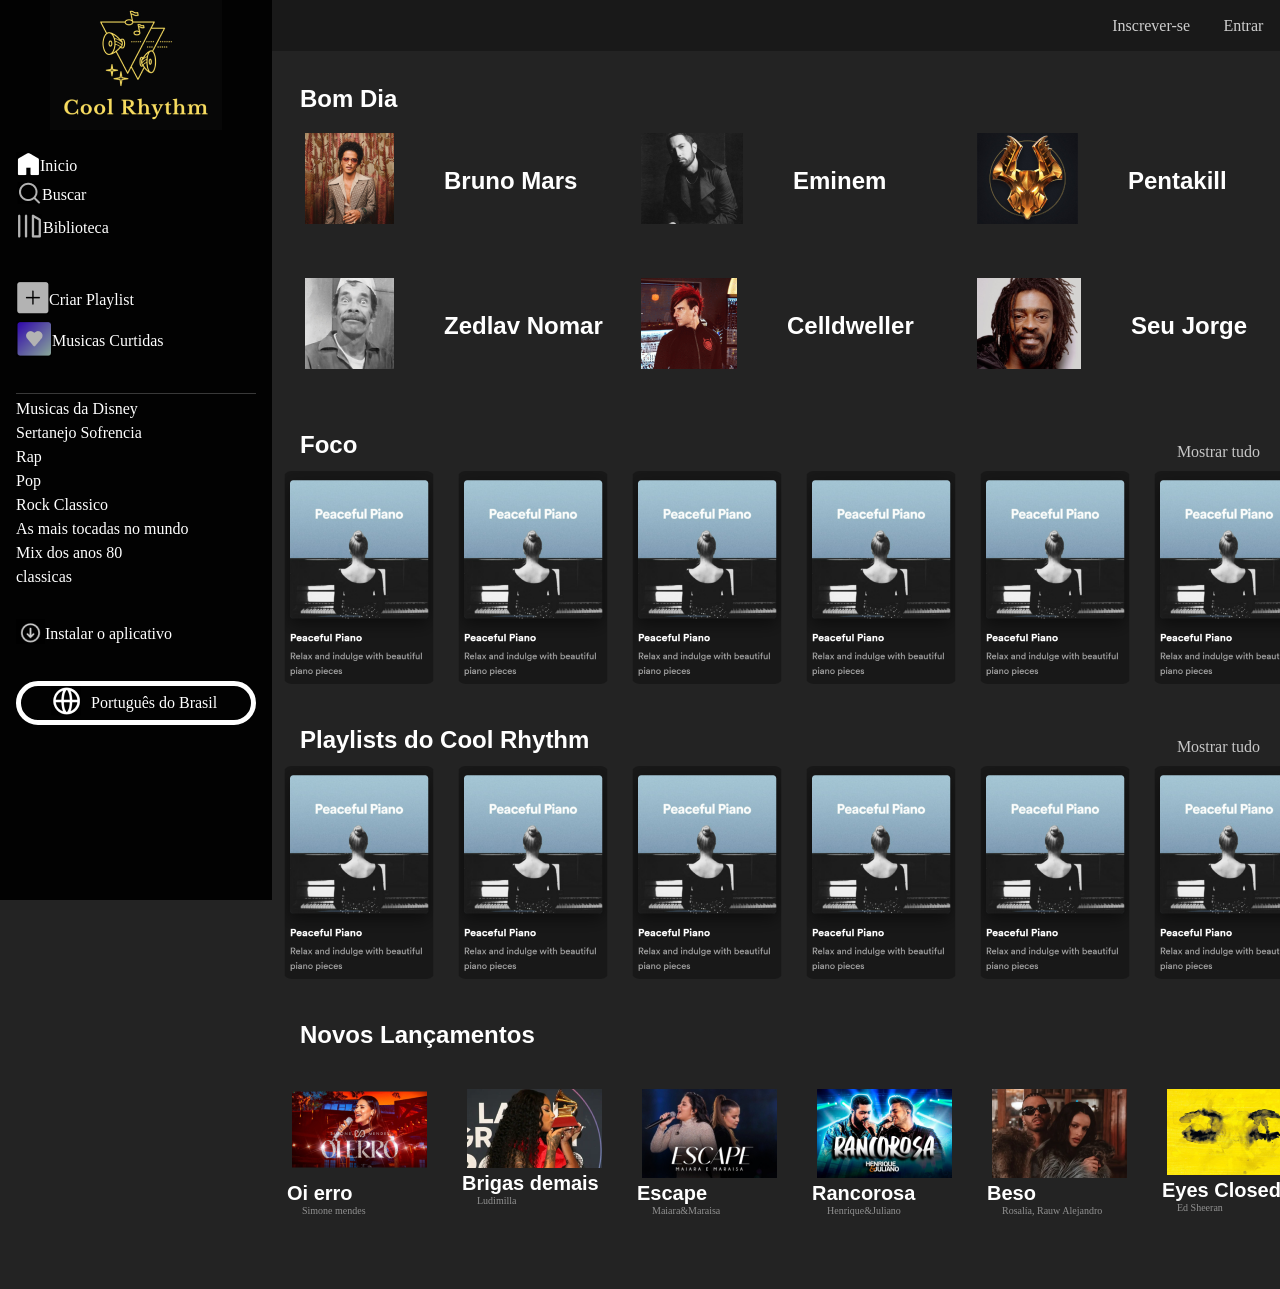
==== rhythm/front/index.html @ 37cf79df "Add files via upload" ====
<!DOCTYPE html>
<html lang="pt-br">
<head>
    <meta charset="UTF-8">
    <meta http-equiv="X-UA-Compatible" content="IE=edge">
    <meta name="viewport" content="width=device-width, initial-scale=1.0">
    <title>Inicio</title>
    <link rel="stylesheet" href="../styles/index.css">
</head>
<body>
    <menu>
        <figure id="logo"><img src="../img/Logo1.png" alt="Logo"></figure>
        <section id="ibb">
            <a href="../front/index.html">
                <div id="inicio">
                    <figure><img src="../img/casa branca.png" alt="casa"></figure>
                    <p>Inicio</p>     
                </div>
            </a>
            <!-- Levar as buscas -->
            <a href="">
                <div id="busca">
                    <figure><img src="../img/lupa.png" alt="lupa"></figure>
                    <p>Buscar</p>
                </div>
            </a>
            <!-- Leva a biblioteca -->
            <a href="">
                <div id="biblioteca">
                    <figure><img src="../img/livros.png" alt="livros"></figure>
                    <p>Biblioteca</p>
                </div>
            </a>
        </section>
        <section id="cm">
            <!-- leva a lugar nenhum -->
           <a href="">
            <div class="cmc">
                <figure><img src="../img/criar playlist.png" alt=""></figure>
                <p>Criar Playlist</p>
            </div>
           </a>
            <!-- leva a lugar nenhum -->
            <a href="">
                <div class="cmc">
                    <figure><img src="../img/favoritos.png" alt=""></figure>
                    <p>Musicas Curtidas</p>
                </div>
            </a>
        </section>
        <section id="pe">
            <div id="nada"></div>
            <div id="musics">
                <!-- Leva a lugar nenhum -->
                <a href="">
                    <p>Musicas da Disney</p>
                    <p>Sertanejo Sofrencia</p>
                    <p>Rap</p>
                    <p>Pop</p>
                    <p>Rock Classico</p>
                    <p>As mais tocadas no mundo</p>
                    <p>Mix dos anos 80</p>
                    <p>classicas</p>
                </a>
            </div>
            <div id="dowload">
                <figure><img src="../img/dowload.png" alt=""></figure>
                <!-- Leva a lugar nenhum -->
                <a href="">
                    <p>Instalar o aplicativo</p>
                </a>
            </div>
            <div id="portugues">
                <figure><img src="../img/mundo.png" alt="Mundo"></figure>
                <p>Português do Brasil</p>
            </div>
        </section>
    </menu>
    
    <header>
        <section id="parte-de-cima">
            <!-- Colocar a pagina de cadastro  -->
            <a href="">Inscrever-se</a> 
            <div>
                <!-- Colocar a pagina de login -->
                <a href="">Entrar</a>
            </div>
        </section>
    </header>
    <main>
         <p class="palavra"><strong>Bom Dia</strong></p>
        <section id="cantores1">
            <div class="dia">
                <!-- leva a pagina do bruno mars -->
                <a href="">
                    <figure><img src="../img/Bruno mars.png" alt="Bruno mars"></figure>
                    <div class="p"><p><strong>Bruno Mars</strong></p></div>
                </a>
            </div>
            <div class="dia">
                <!-- Leva a pagina do Eminem -->
                <a href="">
                    <figure><img src="../img/eminem.png" alt="Eminem"></figure>
                    <div class="p"><p class="nomeC"><strong>Eminem</strong></p></div>
                </a>
            </div>
            <div class="dia">
                <!-- Leva a pagina do pentakill -->
                <a href="">
                    <figure><img src="../img/pentakill.png" alt="Pentakill"></figure>
                    <div class="p"><p><strong>Pentakill</strong></p></div>
                </a>
            </div>
            <div class="dia">
                <!-- leva a pagina de Zedlav Nomar -->
                <a href="">
                    <figure><img src="../img/zendlav.png" alt="Zedlav Nomar"></figure>
                    <div class="p"><p><strong>Zedlav Nomar</strong></p></div>
                </a>
            </div>
            <div class="dia">
                <!-- Leva a pagina de Celldweller -->
                <a href="">
                    <figure><img src="../img/celldweler.png" alt="Celldweller"></figure>
                    <p class="p"><strong>Celldweller</strong></p>
                </a>
            </div>
            <div class="dia">
                <!-- Leva a pagina de seu jorge -->
                <a href="">
                    <figure><img src="../img/seu jorge.png" alt="Seu Jorge"></figure>
                    <p class="p"><strong>Seu Jorge</strong></p>
                </a>
            </div>
        </section>
        <div id="foco2">
            <p class="palavra"><strong>Foco</strong></p>
            <!-- leva a lugar nenhum -->
            <a href=""><p class="mostrar">Mostrar tudo</p></a>
        </div>
        <section id="foco">
            <figure><img src="../img/albúm.png" alt=""></figure>
            <figure><img src="../img/albúm.png" alt=""></figure>
            <figure><img src="../img/albúm.png" alt=""></figure>
            <figure><img src="../img/albúm.png" alt=""></figure>
            <figure><img src="../img/albúm.png" alt=""></figure>
            <figure><img src="../img/albúm.png" alt=""></figure>
            <figure><img src="../img/albúm.png" alt=""></figure>
        </section>
        <div id="playlist1">
            <p class="palavra"><strong>Playlists do Cool Rhythm</strong></p>
            <!-- leva a lugar nenhum -->
            <a href=""><p class="mostrar">Mostrar tudo</p></a>
        </div>
        <section id="play">
            <figure><img src="../img/albúm.png" alt=""></figure>
            <figure><img src="../img/albúm.png" alt=""></figure>
            <figure><img src="../img/albúm.png" alt=""></figure>
            <figure><img src="../img/albúm.png" alt=""></figure>
            <figure><img src="../img/albúm.png" alt=""></figure>
            <figure><img src="../img/albúm.png" alt=""></figure>
            <figure><img src="../img/albúm.png" alt=""></figure>
        </section>
        <p class="palavra"><strong>Novos Lançamentos</strong></p>
        <section id="lancamentos">
            <div class="mscl">
                <a href="">
                    <figure><img src="../img/oi erro.png" alt=""></figure>
                    <div class="msct"><p><strong>Oi erro</strong></p></div>
                    <div class="nomecmsc"><p>Simone mendes</p></div>
                </a>
            </div>
            <div class="mscl">
                <a href="">
                    <figure><img src="../img/Brigas demais.png" alt=""></figure>
                    <div class="msct"><p><strong>Brigas demais</strong></p></div>
                    <div class="nomecmsc"><p>Ludimilla</p></div>
                </a>
            </div>
            <div class="mscl">
                <a href="">
                    <figure><img src="../img/escape.png" alt=""></figure>
                    <div class="msct"><p><strong>Escape</strong></p></div>
                    <div class="nomecmsc"><p>Maiara&Maraisa</p></div>
                </a>
            </div>
            <div class="mscl">
                <a href="">
                    <figure><img src="../img/rancorosa.png" alt=""></figure>
                    <div class="msct"><p><strong>Rancorosa</strong></p></div>
                    <div class="nomecmsc"><p>Henrique&Juliano</p></div>
                </a>
            </div>
            <div class="mscl">
                <a href="">
                    <figure><img src="../img/beso.png" alt=""></figure>
                    <div class="msct"><p><strong>Beso</strong></p></div>
                    <div class="nomecmsc"><p>Rosalía, Rauw Alejandro</p></div>
                </a>
            </div>
            <div class="mscl">
                <a href="">
                    <figure><img src="../img/eyes closed.png" alt=""></figure>
                    <div class="msct"><p><strong>Eyes Closed</strong></p></div>
                    <div class="nomecmsc"><p>Ed Sheeran</p></div>
                </a>
            </div>
            <div class="mscl">
                <a href="">
                    <figure><img src="../img/deus perdoa.png" alt=""></figure>
                    <div class="msct"><p><strong>Deus perdoa</strong></p></div>
                    <div class="nomecmsc"><p>Filipe ret, Dallas</p></div>
                </a>
            </div>
        </section>
    </main>
    
</body>
</html>
---- rhythm/styles/index.css ----
* {
    margin: 0;
    border: 0;
    text-decoration: none;
}

body{
    background-color: #232323;
}

#parte-de-cima a{
    color: #CECECE;
    margin: 1.3vw;
}

#parte-de-cima div a:hover {
    background-color: #FFFFFF;
    padding: 13px 25px;
    border-radius: 30px;
    color: black;
}

#parte-de-cima{
    display: flex;
    align-items: center;
    justify-content: right;
    background-color: #191919;
    position: fixed;
    width: 100%; 
    top: 0;
    left: 0;
}

main {
    background-color: #232323;
}

menu {
    position: fixed;
    background-color: #020202;
    top: 0px; left: 0px;
    height: 100vh;
    width: 272px;
    z-index: 10;
    margin: 0; padding: 0;
}

menu #logo{
    text-align: center;
}

#ibb {
    padding: 16px;
    display: grid;
    grid-template-rows: 1fr 1fr 1fr;
}

#ibb p {
    display: flex;
} 


#cm {
    padding: 16px;
}

#pe {
    padding: 16px;
}

menu a, menu p{
    color: #FFFFFF;
}

#nada {
    background-color: #393939;
    height: 1px;
    width: 240px;
}

#inicio, #busca, #biblioteca, .cmc, #dowload, #portugues {
    display: flex;
    align-items: center;
}

#musics p{
    padding-top: 6px;
}

#dowload, #portugues {
    margin-top: 33px;
}

#portugues p{
    padding-left: 10px;
}

#portugues {
    border: #FFFFFF solid 5px;
    border-radius: 80px;
}

#portugues figure{
    padding-left: 30px;
}

.palavra {
    padding: 28px 28px 0px;
    font-family: 'Inter', sans-serif;
    font-family: 'Roboto', sans-serif;
    font-size: 24px ;
    color: white;
}

main {
    height: calc(100% - 79px);
    width: calc(100% - 272px);
    margin-left: 272px;
    margin-top: 57px;
}

#cantores1 {
    display: grid;
    grid-template-columns: 1fr 1fr 1fr;
}

.dia a{
    display: flex;
    align-items: center;
    color: #FFFFFF;
}

.dia:hover {
    box-shadow: 5px -1px 12px 2px rgba(255, 255, 255, 0.24);
}

.dia {
    margin: 20px 2px 30px 33px;
}

.p{
    padding-left: 50px;
    font-family: 'Inter', sans-serif;
    font-family: 'Roboto', sans-serif;
    font-size: 24px;    
}

#foco2 {
    display: flex;
    justify-content: space-between;
}

.mostrar {
    margin-top: 40px;
    color: #C7C7C7;
    margin-right: 20px;
}

#foco, #play {
    display: flex;
}

#foco figure, #play figure{
    padding: 10px;
}

#playlist1 {
    display: flex;
    justify-content: space-between;
}

#lancamentos {
    display: flex;
    margin: 20px 0 20px 0;
}

#lancamentos figure{
    padding: 20px 20px 0 20px;
}

.msct {
    padding-left: 15px;
    color: white;
    font-size: 20px;
    font-family: 'Inter', sans-serif;
    font-family: 'Roboto', sans-serif;
}

.mscl:hover {
    box-shadow: 5px -1px 12px 2px rgba(255, 255, 255, 0.24);
}

.nomecmsc {
    padding-left: 30px;
    font-size: 10px;
    color: rgba(255, 255, 255, 0.5);
}

.mscl {
    height: 200px;
}
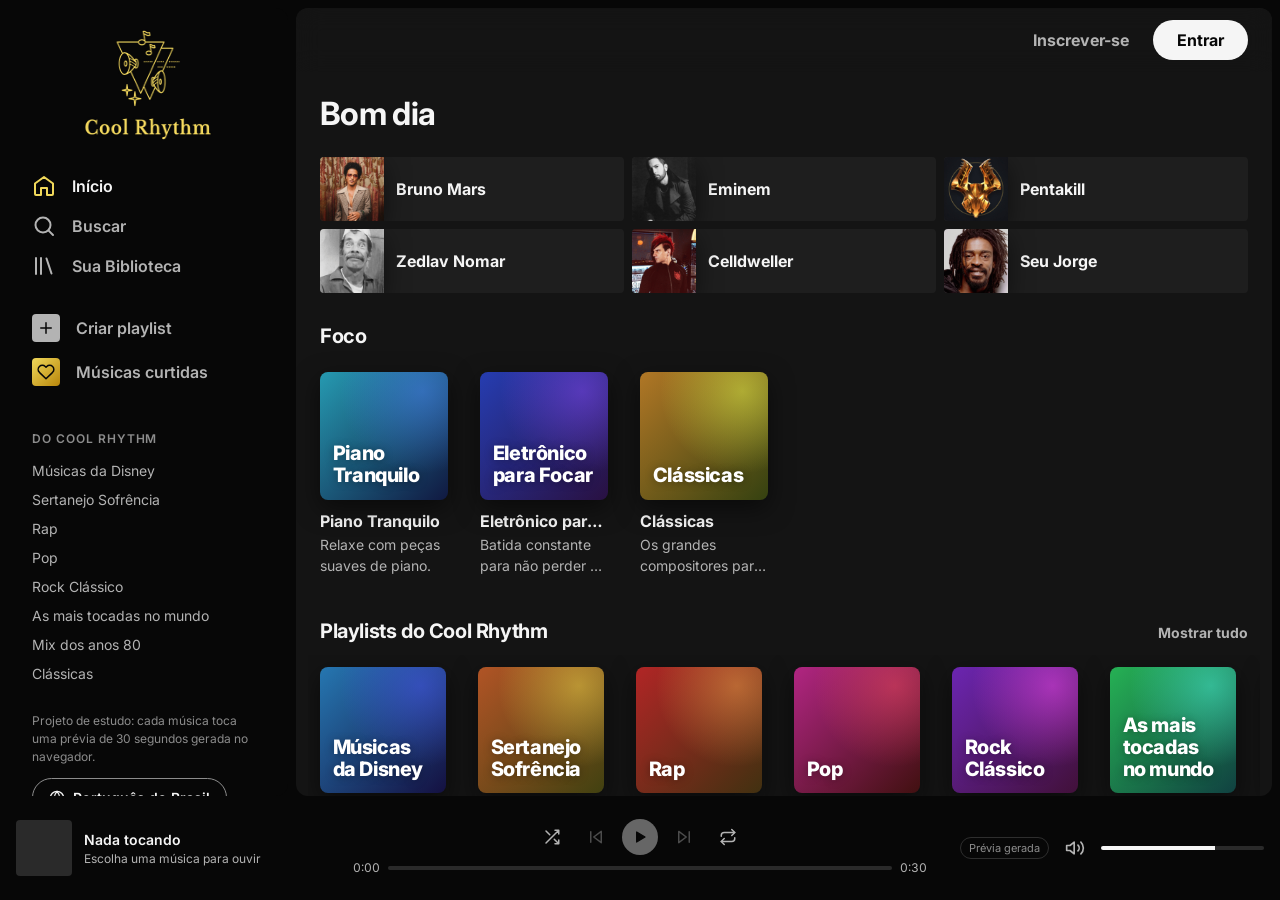
==== commit 26a17e94: "Redesign do Cool Rhythm e player funcionando - App de uma página só (rotas com #): Início, Buscar, S" ====
--- a/rhythm/front/index.html
+++ b/rhythm/front/index.html
@@ -1,219 +1,57 @@
-<!DOCTYPE html>
-<html lang="pt-br">
-<head>
-    <meta charset="UTF-8">
-    <meta http-equiv="X-UA-Compatible" content="IE=edge">
-    <meta name="viewport" content="width=device-width, initial-scale=1.0">
-    <title>Inicio</title>
-    <link rel="stylesheet" href="../styles/index.css">
-</head>
-<body>
-    <menu>
-        <figure id="logo"><img src="../img/Logo1.png" alt="Logo"></figure>
-        <section id="ibb">
-            <a href="../front/index.html">
-                <div id="inicio">
-                    <figure><img src="../img/casa branca.png" alt="casa"></figure>
-                    <p>Inicio</p>     
-                </div>
-            </a>
-            <!-- Levar as buscas -->
-            <a href="">
-                <div id="busca">
-                    <figure><img src="../img/lupa.png" alt="lupa"></figure>
-                    <p>Buscar</p>
-                </div>
-            </a>
-            <!-- Leva a biblioteca -->
-            <a href="">
-                <div id="biblioteca">
-                    <figure><img src="../img/livros.png" alt="livros"></figure>
-                    <p>Biblioteca</p>
-                </div>
-            </a>
-        </section>
-        <section id="cm">
-            <!-- leva a lugar nenhum -->
-           <a href="">
-            <div class="cmc">
-                <figure><img src="../img/criar playlist.png" alt=""></figure>
-                <p>Criar Playlist</p>
-            </div>
-           </a>
-            <!-- leva a lugar nenhum -->
-            <a href="">
-                <div class="cmc">
-                    <figure><img src="../img/favoritos.png" alt=""></figure>
-                    <p>Musicas Curtidas</p>
-                </div>
-            </a>
-        </section>
-        <section id="pe">
-            <div id="nada"></div>
-            <div id="musics">
-                <!-- Leva a lugar nenhum -->
-                <a href="">
-                    <p>Musicas da Disney</p>
-                    <p>Sertanejo Sofrencia</p>
-                    <p>Rap</p>
-                    <p>Pop</p>
-                    <p>Rock Classico</p>
-                    <p>As mais tocadas no mundo</p>
-                    <p>Mix dos anos 80</p>
-                    <p>classicas</p>
-                </a>
-            </div>
-            <div id="dowload">
-                <figure><img src="../img/dowload.png" alt=""></figure>
-                <!-- Leva a lugar nenhum -->
-                <a href="">
-                    <p>Instalar o aplicativo</p>
-                </a>
-            </div>
-            <div id="portugues">
-                <figure><img src="../img/mundo.png" alt="Mundo"></figure>
-                <p>Português do Brasil</p>
-            </div>
-        </section>
-    </menu>
-    
-    <header>
-        <section id="parte-de-cima">
-            <!-- Colocar a pagina de cadastro  -->
-            <a href="">Inscrever-se</a> 
-            <div>
-                <!-- Colocar a pagina de login -->
-                <a href="">Entrar</a>
-            </div>
-        </section>
-    </header>
-    <main>
-         <p class="palavra"><strong>Bom Dia</strong></p>
-        <section id="cantores1">
-            <div class="dia">
-                <!-- leva a pagina do bruno mars -->
-                <a href="">
-                    <figure><img src="../img/Bruno mars.png" alt="Bruno mars"></figure>
-                    <div class="p"><p><strong>Bruno Mars</strong></p></div>
-                </a>
-            </div>
-            <div class="dia">
-                <!-- Leva a pagina do Eminem -->
-                <a href="">
-                    <figure><img src="../img/eminem.png" alt="Eminem"></figure>
-                    <div class="p"><p class="nomeC"><strong>Eminem</strong></p></div>
-                </a>
-            </div>
-            <div class="dia">
-                <!-- Leva a pagina do pentakill -->
-                <a href="">
-                    <figure><img src="../img/pentakill.png" alt="Pentakill"></figure>
-                    <div class="p"><p><strong>Pentakill</strong></p></div>
-                </a>
-            </div>
-            <div class="dia">
-                <!-- leva a pagina de Zedlav Nomar -->
-                <a href="">
-                    <figure><img src="../img/zendlav.png" alt="Zedlav Nomar"></figure>
-                    <div class="p"><p><strong>Zedlav Nomar</strong></p></div>
-                </a>
-            </div>
-            <div class="dia">
-                <!-- Leva a pagina de Celldweller -->
-                <a href="">
-                    <figure><img src="../img/celldweler.png" alt="Celldweller"></figure>
-                    <p class="p"><strong>Celldweller</strong></p>
-                </a>
-            </div>
-            <div class="dia">
-                <!-- Leva a pagina de seu jorge -->
-                <a href="">
-                    <figure><img src="../img/seu jorge.png" alt="Seu Jorge"></figure>
-                    <p class="p"><strong>Seu Jorge</strong></p>
-                </a>
-            </div>
-        </section>
-        <div id="foco2">
-            <p class="palavra"><strong>Foco</strong></p>
-            <!-- leva a lugar nenhum -->
-            <a href=""><p class="mostrar">Mostrar tudo</p></a>
-        </div>
-        <section id="foco">
-            <figure><img src="../img/albúm.png" alt=""></figure>
-            <figure><img src="../img/albúm.png" alt=""></figure>
-            <figure><img src="../img/albúm.png" alt=""></figure>
-            <figure><img src="../img/albúm.png" alt=""></figure>
-            <figure><img src="../img/albúm.png" alt=""></figure>
-            <figure><img src="../img/albúm.png" alt=""></figure>
-            <figure><img src="../img/albúm.png" alt=""></figure>
-        </section>
-        <div id="playlist1">
-            <p class="palavra"><strong>Playlists do Cool Rhythm</strong></p>
-            <!-- leva a lugar nenhum -->
-            <a href=""><p class="mostrar">Mostrar tudo</p></a>
-        </div>
-        <section id="play">
-            <figure><img src="../img/albúm.png" alt=""></figure>
-            <figure><img src="../img/albúm.png" alt=""></figure>
-            <figure><img src="../img/albúm.png" alt=""></figure>
-            <figure><img src="../img/albúm.png" alt=""></figure>
-            <figure><img src="../img/albúm.png" alt=""></figure>
-            <figure><img src="../img/albúm.png" alt=""></figure>
-            <figure><img src="../img/albúm.png" alt=""></figure>
-        </section>
-        <p class="palavra"><strong>Novos Lançamentos</strong></p>
-        <section id="lancamentos">
-            <div class="mscl">
-                <a href="">
-                    <figure><img src="../img/oi erro.png" alt=""></figure>
-                    <div class="msct"><p><strong>Oi erro</strong></p></div>
-                    <div class="nomecmsc"><p>Simone mendes</p></div>
-                </a>
-            </div>
-            <div class="mscl">
-                <a href="">
-                    <figure><img src="../img/Brigas demais.png" alt=""></figure>
-                    <div class="msct"><p><strong>Brigas demais</strong></p></div>
-                    <div class="nomecmsc"><p>Ludimilla</p></div>
-                </a>
-            </div>
-            <div class="mscl">
-                <a href="">
-                    <figure><img src="../img/escape.png" alt=""></figure>
-                    <div class="msct"><p><strong>Escape</strong></p></div>
-                    <div class="nomecmsc"><p>Maiara&Maraisa</p></div>
-                </a>
-            </div>
-            <div class="mscl">
-                <a href="">
-                    <figure><img src="../img/rancorosa.png" alt=""></figure>
-                    <div class="msct"><p><strong>Rancorosa</strong></p></div>
-                    <div class="nomecmsc"><p>Henrique&Juliano</p></div>
-                </a>
-            </div>
-            <div class="mscl">
-                <a href="">
-                    <figure><img src="../img/beso.png" alt=""></figure>
-                    <div class="msct"><p><strong>Beso</strong></p></div>
-                    <div class="nomecmsc"><p>Rosalía, Rauw Alejandro</p></div>
-                </a>
-            </div>
-            <div class="mscl">
-                <a href="">
-                    <figure><img src="../img/eyes closed.png" alt=""></figure>
-                    <div class="msct"><p><strong>Eyes Closed</strong></p></div>
-                    <div class="nomecmsc"><p>Ed Sheeran</p></div>
-                </a>
-            </div>
-            <div class="mscl">
-                <a href="">
-                    <figure><img src="../img/deus perdoa.png" alt=""></figure>
-                    <div class="msct"><p><strong>Deus perdoa</strong></p></div>
-                    <div class="nomecmsc"><p>Filipe ret, Dallas</p></div>
-                </a>
-            </div>
-        </section>
-    </main>
-    
-</body>
-</html>+<!DOCTYPE html>
+<html lang="pt-br">
+<head>
+    <meta charset="UTF-8">
+    <meta name="viewport" content="width=device-width, initial-scale=1.0">
+    <meta name="description" content="Cool Rhythm: ouça artistas, playlists e lançamentos, curta músicas e monte suas playlists.">
+    <meta name="theme-color" content="#070707">
+    <title>Cool Rhythm</title>
+    <link rel="icon" href="../img/logo.png">
+    <link rel="preconnect" href="https://fonts.googleapis.com">
+    <link rel="preconnect" href="https://fonts.gstatic.com" crossorigin>
+    <link rel="stylesheet" href="https://fonts.googleapis.com/css2?family=Inter:wght@400;500;600;700;800&display=swap">
+    <link rel="stylesheet" href="../styles/tokens.css">
+    <link rel="stylesheet" href="../styles/base.css">
+    <link rel="stylesheet" href="../styles/layout.css">
+    <link rel="stylesheet" href="../styles/componentes.css">
+    <link rel="stylesheet" href="../styles/player.css">
+</head>
+<body>
+    <a class="pular-conteudo" href="#conteudo" data-pular>Pular para o conteúdo</a>
+
+    <div class="app">
+        <!-- Montado pelo js/layout.js -->
+        <aside class="menu-lateral" id="menu-lateral"></aside>
+
+        <div class="area" id="area">
+            <header class="topo">
+                <a class="topo-marca" href="#/"><img src="../img/logo.png" alt="Cool Rhythm, início"></a>
+                <div class="topo-espaco"></div>
+                <button class="botao botao-texto" type="button" data-em-breve="O cadastro">Inscrever-se</button>
+                <button class="botao botao-claro" type="button" data-em-breve="O login">Entrar</button>
+            </header>
+            <!-- Cada rota (#/, #/buscar, #/playlist/rap...) é desenhada aqui pelo js/paginas.js -->
+            <main id="conteudo" tabindex="-1"></main>
+        </div>
+
+        <!-- Montado pelo js/player.js -->
+        <footer class="player" id="player" aria-label="Player"></footer>
+
+        <nav class="nav-celular" id="nav-celular" aria-label="Navegação principal"></nav>
+    </div>
+
+    <dialog class="dialogo" id="dialogo"></dialog>
+    <div class="avisos" id="avisos" aria-live="polite"></div>
+
+    <script src="../js/util.js"></script>
+    <script src="../js/icones.js"></script>
+    <script src="../js/catalogo.js"></script>
+    <script src="../js/estado.js"></script>
+    <script src="../js/sintetizador.js"></script>
+    <script src="../js/player.js"></script>
+    <script src="../js/componentes.js"></script>
+    <script src="../js/paginas.js"></script>
+    <script src="../js/layout.js"></script>
+    <script src="../js/app.js"></script>
+</body>
+</html>
--- a/rhythm/styles/tokens.css
+++ b/rhythm/styles/tokens.css
@@ -0,0 +1,55 @@
+/* Tokens do Cool Rhythm: cores, tipografia, espaços e medidas.
+   As outras folhas só usam estas variáveis; quando a identidade nova
+   ficar pronta, basta trocar os valores aqui. */
+:root {
+    /* Marca (dourado tirado do logo atual) */
+    --destaque: #F0D85A;
+    --destaque-forte: #FFE779;
+    --destaque-texto: #141204;   /* texto em cima do dourado */
+
+    /* Superfícies, da mais escura para a mais clara */
+    --fundo: #070707;            /* mesmo preto do fundo do logo */
+    --superficie: #141414;
+    --superficie-2: #1E1E1E;
+    --superficie-3: #2A2A2A;
+    --superficie-hover: #262626;
+
+    /* Texto (todos passam no contraste AA sobre --superficie) */
+    --texto: #F5F5F5;
+    --texto-suave: #B3B3B3;
+    --texto-fraco: #8C8C8C;
+    --borda: #2E2E2E;
+
+    --erro: #FF8A80;
+
+    /* Tipografia */
+    --fonte: 'Inter', system-ui, -apple-system, 'Segoe UI', Roboto, sans-serif;
+    --tamanho-xs: .75rem;
+    --tamanho-sm: .875rem;
+    --tamanho-md: 1rem;
+    --tamanho-lg: 1.25rem;
+    --tamanho-xl: clamp(1.5rem, 1.2rem + 1.2vw, 2rem);
+    --tamanho-xxl: clamp(2rem, 1.4rem + 3vw, 4rem);
+
+    /* Espaços */
+    --esp-1: .25rem;
+    --esp-2: .5rem;
+    --esp-3: .75rem;
+    --esp-4: 1rem;
+    --esp-5: 1.5rem;
+    --esp-6: 2rem;
+
+    /* Raios e sombras */
+    --raio-sm: 4px;
+    --raio: 8px;
+    --raio-lg: 12px;
+    --raio-total: 999px;
+    --sombra: 0 8px 24px rgba(0, 0, 0, .5);
+
+    /* Medidas do layout */
+    --largura-menu: 280px;
+    --altura-player: 88px;
+    --altura-nav-celular: 60px;
+
+    --transicao: 150ms ease;
+}
--- a/rhythm/styles/base.css
+++ b/rhythm/styles/base.css
@@ -0,0 +1,119 @@
+/* Reset, tipografia e acessibilidade. */
+*,
+*::before,
+*::after {
+    box-sizing: border-box;
+}
+
+* {
+    margin: 0;
+    padding: 0;
+}
+
+html {
+    -webkit-text-size-adjust: 100%;
+    color-scheme: dark;
+}
+
+body {
+    background: var(--fundo);
+    color: var(--texto);
+    font-family: var(--fonte);
+    font-size: var(--tamanho-md);
+    line-height: 1.5;
+    -webkit-font-smoothing: antialiased;
+}
+
+h1, h2, h3 {
+    font-weight: 700;
+    line-height: 1.15;
+    letter-spacing: -0.02em;
+    text-wrap: balance;
+}
+
+img,
+svg {
+    display: block;
+    max-width: 100%;
+}
+
+ul, ol {
+    list-style: none;
+}
+
+a {
+    color: inherit;
+    text-decoration: none;
+}
+
+a:hover {
+    text-decoration: underline;
+    text-underline-offset: 3px;
+}
+
+button,
+input {
+    font: inherit;
+    color: inherit;
+    background: none;
+    border: 0;
+}
+
+button {
+    cursor: pointer;
+}
+
+button:disabled {
+    cursor: default;
+    opacity: .4;
+}
+
+:focus-visible {
+    outline: 2px solid var(--destaque);
+    outline-offset: 2px;
+}
+
+::selection {
+    background: var(--destaque);
+    color: var(--destaque-texto);
+}
+
+[hidden] {
+    display: none !important;
+}
+
+/* Some da tela, mas continua sendo lido por leitores de tela. */
+.oculto {
+    position: absolute !important;
+    width: 1px;
+    height: 1px;
+    overflow: hidden;
+    clip: rect(0 0 0 0);
+    white-space: nowrap;
+}
+
+.pular-conteudo {
+    position: absolute;
+    top: var(--esp-2);
+    left: var(--esp-2);
+    z-index: 100;
+    padding: var(--esp-2) var(--esp-4);
+    border-radius: var(--raio);
+    background: var(--destaque);
+    color: var(--destaque-texto);
+    font-weight: 600;
+    transform: translateY(-200%);
+}
+
+.pular-conteudo:focus {
+    transform: none;
+}
+
+@media (prefers-reduced-motion: reduce) {
+    *,
+    *::before,
+    *::after {
+        transition-duration: 0s !important;
+        animation-duration: 0s !important;
+    }
+}
--- a/rhythm/styles/layout.css
+++ b/rhythm/styles/layout.css
@@ -0,0 +1,294 @@
+/* Estrutura do app: menu lateral, barra do topo, área de conteúdo,
+   player fixo embaixo e, no celular, a barra de navegação inferior. */
+.app {
+    display: grid;
+    grid-template-columns: var(--largura-menu) minmax(0, 1fr);
+    grid-template-rows: minmax(0, 1fr) auto;
+    grid-template-areas:
+        "menu area"
+        "player player";
+    gap: var(--esp-2);
+    height: 100vh;
+    height: 100dvh;
+    padding: var(--esp-2);
+}
+
+/* ---------- Menu lateral ---------- */
+.menu-lateral {
+    grid-area: menu;
+    display: flex;
+    flex-direction: column;
+    gap: var(--esp-2);
+    min-height: 0;
+    overflow-y: auto;
+    padding: var(--esp-3);
+    border-radius: var(--raio-lg);
+    background: var(--fundo);
+    scrollbar-width: thin;
+}
+
+.marca {
+    display: block;
+    align-self: center;
+    width: 150px;
+    margin-bottom: var(--esp-2);
+}
+
+.marca:hover {
+    text-decoration: none;
+}
+
+.menu-link {
+    display: flex;
+    align-items: center;
+    gap: var(--esp-4);
+    width: 100%;
+    padding: var(--esp-2) var(--esp-3);
+    border-radius: var(--raio);
+    color: var(--texto-suave);
+    font-weight: 600;
+    text-align: left;
+    transition: color var(--transicao), background-color var(--transicao);
+}
+
+.menu-link svg {
+    flex: none;
+    width: 24px;
+    height: 24px;
+}
+
+.menu-link:hover {
+    color: var(--texto);
+    text-decoration: none;
+}
+
+.menu-link[aria-current="page"] {
+    color: var(--texto);
+}
+
+.menu-link[aria-current="page"] svg {
+    color: var(--destaque);
+}
+
+.menu-bloco {
+    padding-top: var(--esp-3);
+}
+
+/* Quadradinho colorido atrás dos ícones de "Criar playlist" e "Curtidas". */
+.menu-icone-caixa {
+    display: grid;
+    flex: none;
+    place-items: center;
+    width: 28px;
+    height: 28px;
+    border-radius: var(--raio-sm);
+    background: var(--texto-suave);
+    color: var(--fundo);
+    transition: background-color var(--transicao);
+}
+
+.menu-icone-caixa svg {
+    width: 18px;
+    height: 18px;
+}
+
+.menu-link:hover .menu-icone-caixa {
+    background: var(--texto);
+}
+
+.menu-icone-caixa.curtidas,
+.menu-link:hover .menu-icone-caixa.curtidas {
+    background: linear-gradient(135deg, var(--destaque), #B8860B);
+}
+
+.menu-divisor {
+    height: 1px;
+    margin: var(--esp-2) var(--esp-3);
+    border: 0;
+    background: var(--borda);
+}
+
+.menu-playlists {
+    flex: 1;
+}
+
+.menu-playlists-titulo {
+    padding: var(--esp-1) var(--esp-3) var(--esp-2);
+    color: var(--texto-fraco);
+    font-size: var(--tamanho-xs);
+    font-weight: 600;
+    letter-spacing: .08em;
+    text-transform: uppercase;
+}
+
+.menu-playlists ul + .menu-playlists-titulo {
+    margin-top: var(--esp-4);
+}
+
+.menu-playlists a {
+    display: block;
+    overflow: hidden;
+    padding: var(--esp-1) var(--esp-3);
+    border-radius: var(--raio-sm);
+    color: var(--texto-suave);
+    font-size: var(--tamanho-sm);
+    text-overflow: ellipsis;
+    white-space: nowrap;
+}
+
+.menu-playlists a:hover {
+    color: var(--texto);
+    text-decoration: none;
+}
+
+.menu-playlists a[aria-current="page"] {
+    color: var(--destaque);
+}
+
+.menu-rodape {
+    display: grid;
+    gap: var(--esp-3);
+    padding: var(--esp-4) var(--esp-3) var(--esp-2);
+    color: var(--texto-fraco);
+    font-size: var(--tamanho-xs);
+}
+
+.idioma {
+    display: inline-flex;
+    align-items: center;
+    justify-self: start;
+    gap: var(--esp-2);
+    padding: var(--esp-2) var(--esp-4);
+    border: 1px solid var(--texto-fraco);
+    border-radius: var(--raio-total);
+    color: var(--texto);
+    font-size: var(--tamanho-sm);
+    font-weight: 600;
+}
+
+.idioma svg {
+    width: 16px;
+    height: 16px;
+}
+
+/* ---------- Área de conteúdo ---------- */
+.area {
+    grid-area: area;
+    position: relative;
+    min-height: 0;
+    overflow-y: auto;
+    border-radius: var(--raio-lg);
+    background: var(--superficie);
+    scrollbar-width: thin;
+}
+
+.area:focus {
+    outline: none;
+}
+
+.topo {
+    position: sticky;
+    top: 0;
+    z-index: 5;
+    display: flex;
+    align-items: center;
+    gap: var(--esp-3);
+    padding: var(--esp-3) var(--esp-5);
+    background: rgba(20, 20, 20, .85);
+    backdrop-filter: blur(12px);
+}
+
+.topo-marca {
+    display: none;
+    width: 84px;
+}
+
+.topo-espaco {
+    flex: 1;
+}
+
+#conteudo {
+    padding: var(--esp-2) var(--esp-5) var(--esp-6);
+}
+
+#conteudo:focus {
+    outline: none;
+}
+
+/* ---------- Navegação inferior (só no celular) ---------- */
+.nav-celular {
+    display: none;
+}
+
+@media (max-width: 1000px) {
+    .app {
+        --largura-menu: 220px;
+    }
+}
+
+/* ---------- Celular e tablet pequeno ---------- */
+@media (max-width: 760px) {
+    .app {
+        grid-template-columns: minmax(0, 1fr);
+        grid-template-areas:
+            "area"
+            "player"
+            "nav";
+        gap: 0;
+        padding: 0;
+    }
+
+    .menu-lateral {
+        display: none;
+    }
+
+    .area {
+        border-radius: 0;
+    }
+
+    .topo {
+        padding: var(--esp-2) var(--esp-4);
+    }
+
+    .topo-marca {
+        display: block;
+    }
+
+    #conteudo {
+        padding: var(--esp-2) var(--esp-4) var(--esp-5);
+    }
+
+    .nav-celular {
+        grid-area: nav;
+        display: grid;
+        grid-template-columns: repeat(4, 1fr);
+        height: var(--altura-nav-celular);
+        background: var(--fundo);
+    }
+
+    .nav-celular a {
+        display: grid;
+        place-items: center;
+        align-content: center;
+        gap: 2px;
+        color: var(--texto-suave);
+        font-size: 11px;
+    }
+
+    .nav-celular a:hover {
+        text-decoration: none;
+    }
+
+    .nav-celular svg {
+        width: 22px;
+        height: 22px;
+    }
+
+    .nav-celular a[aria-current="page"] {
+        color: var(--texto);
+    }
+
+    .nav-celular a[aria-current="page"] svg {
+        color: var(--destaque);
+    }
+}
--- a/rhythm/styles/componentes.css
+++ b/rhythm/styles/componentes.css
@@ -0,0 +1,889 @@
+/* Componentes: botões, capas, cartões, lista de músicas, cabeçalho de
+   coleção, busca, diálogo e avisos. */
+
+/* ---------- Botões ---------- */
+.botao {
+    display: inline-flex;
+    align-items: center;
+    justify-content: center;
+    gap: var(--esp-2);
+    min-height: 40px;
+    padding: var(--esp-2) var(--esp-5);
+    border-radius: var(--raio-total);
+    font-weight: 700;
+    white-space: nowrap;
+    transition: transform var(--transicao), background-color var(--transicao), color var(--transicao);
+}
+
+.botao:hover {
+    text-decoration: none;
+    transform: scale(1.04);
+}
+
+.botao-claro {
+    background: var(--texto);
+    color: var(--fundo);
+}
+
+.botao-destaque {
+    background: var(--destaque);
+    color: var(--destaque-texto);
+}
+
+.botao-destaque:hover {
+    background: var(--destaque-forte);
+}
+
+.botao-texto {
+    padding-inline: var(--esp-3);
+    color: var(--texto-suave);
+}
+
+.botao-texto:hover {
+    color: var(--texto);
+}
+
+.botao-contorno {
+    border: 1px solid var(--texto-fraco);
+    color: var(--texto);
+}
+
+.botao-contorno:hover {
+    border-color: var(--texto);
+}
+
+.botao-icone {
+    display: inline-grid;
+    flex: none;
+    place-items: center;
+    width: 36px;
+    height: 36px;
+    border-radius: var(--raio-total);
+    color: var(--texto-suave);
+    transition: color var(--transicao), transform var(--transicao);
+}
+
+.botao-icone svg {
+    width: 20px;
+    height: 20px;
+}
+
+.botao-icone:hover:not(:disabled) {
+    color: var(--texto);
+    transform: scale(1.06);
+}
+
+.botao-icone[aria-pressed="true"] {
+    color: var(--destaque);
+}
+
+/* Coração cheio quando a música está curtida. */
+.botao-curtir[aria-pressed="true"] svg {
+    fill: currentColor;
+}
+
+.botao-play {
+    display: inline-grid;
+    flex: none;
+    place-items: center;
+    width: 48px;
+    height: 48px;
+    border-radius: var(--raio-total);
+    background: var(--destaque);
+    color: var(--destaque-texto);
+    box-shadow: var(--sombra);
+    transition: transform var(--transicao), background-color var(--transicao);
+}
+
+.botao-play svg {
+    width: 22px;
+    height: 22px;
+    fill: currentColor;
+}
+
+.botao-play:hover {
+    background: var(--destaque-forte);
+    transform: scale(1.06);
+}
+
+.botao-play-grande {
+    width: 56px;
+    height: 56px;
+}
+
+.botao-play-grande svg {
+    width: 26px;
+    height: 26px;
+}
+
+/* ---------- Capas ---------- */
+.capa {
+    position: relative;
+    overflow: hidden;
+    aspect-ratio: 1;
+    border-radius: var(--raio);
+    background: var(--superficie-3);
+}
+
+.capa img {
+    width: 100%;
+    height: 100%;
+    object-fit: cover;
+}
+
+/* Capa feita só com CSS: degradê a partir de --matiz e o nome por cima. */
+.capa-gerada {
+    display: flex;
+    align-items: flex-end;
+    padding: 10%;
+    background:
+        radial-gradient(circle at 80% 15%, hsl(calc(var(--matiz, 45) + 30) 80% 60% / .55), transparent 55%),
+        linear-gradient(135deg, hsl(var(--matiz, 45) 65% 42%), hsl(calc(var(--matiz, 45) + 40) 60% 16%));
+    color: #fff;
+    font-size: clamp(.8rem, .6rem + .8vw, 1.25rem);
+    font-weight: 800;
+    letter-spacing: -0.02em;
+    line-height: 1.1;
+    text-shadow: 0 1px 8px rgba(0, 0, 0, .35);
+}
+
+.capa-gerada.capa-curtidas {
+    --matiz: 45;
+    align-items: center;
+    justify-content: center;
+}
+
+.capa-gerada.capa-curtidas svg {
+    width: 40%;
+    height: 40%;
+    fill: currentColor;
+}
+
+.capa-redonda {
+    border-radius: 50%;
+}
+
+/* ---------- Seções da página ---------- */
+.saudacao {
+    margin: var(--esp-4) 0 var(--esp-5);
+    font-size: var(--tamanho-xl);
+}
+
+.secao + .secao {
+    margin-top: var(--esp-6);
+}
+
+.secao-cabecalho {
+    display: flex;
+    align-items: baseline;
+    justify-content: space-between;
+    gap: var(--esp-4);
+    margin-bottom: var(--esp-3);
+}
+
+.secao-cabecalho h2 {
+    font-size: var(--tamanho-lg);
+}
+
+.secao-cabecalho a,
+.secao-cabecalho button {
+    flex: none;
+    color: var(--texto-suave);
+    font-size: var(--tamanho-sm);
+    font-weight: 700;
+}
+
+.secao-cabecalho button:hover {
+    color: var(--texto);
+    text-decoration: underline;
+}
+
+/* Fileira que rola para o lado; com "Mostrar tudo" vira grade. */
+.fileira {
+    display: grid;
+    grid-auto-columns: minmax(150px, 180px);
+    grid-auto-flow: column;
+    gap: var(--esp-2);
+    overflow-x: auto;
+    margin-inline: calc(var(--esp-3) * -1);
+    padding: 0 var(--esp-3) var(--esp-2);
+    scroll-snap-type: x mandatory;
+    scrollbar-width: thin;
+}
+
+.fileira > * {
+    scroll-snap-align: start;
+}
+
+.fileira.expandida {
+    grid-template-columns: repeat(auto-fill, minmax(150px, 1fr));
+    grid-auto-flow: row;
+    overflow: visible;
+}
+
+.fileira-larga {
+    grid-auto-columns: minmax(200px, 240px);
+}
+
+.fileira-larga.expandida {
+    grid-template-columns: repeat(auto-fill, minmax(200px, 1fr));
+}
+
+.grade {
+    display: grid;
+    grid-template-columns: repeat(auto-fill, minmax(150px, 1fr));
+    gap: var(--esp-2);
+    margin-inline: calc(var(--esp-3) * -1);
+}
+
+/* ---------- Cartões (playlist, artista, lançamento) ---------- */
+.cartao {
+    position: relative;
+    display: grid;
+    align-content: start;
+    gap: var(--esp-1);
+    padding: var(--esp-3);
+    border-radius: var(--raio);
+    transition: background-color var(--transicao);
+}
+
+.cartao:hover,
+.cartao:focus-within {
+    background: var(--superficie-hover);
+}
+
+.cartao-capa {
+    position: relative;
+    margin-bottom: var(--esp-2);
+}
+
+.cartao .capa {
+    box-shadow: var(--sombra);
+}
+
+.cartao-largo .capa {
+    aspect-ratio: 3 / 2;
+}
+
+.cartao h3 {
+    overflow: hidden;
+    font-size: var(--tamanho-md);
+    font-weight: 700;
+    letter-spacing: 0;
+    text-overflow: ellipsis;
+    white-space: nowrap;
+}
+
+/* O link do título cobre o cartão inteiro. */
+.cartao-link::after {
+    content: "";
+    position: absolute;
+    inset: 0;
+    z-index: 1;
+}
+
+.cartao-link:hover {
+    text-decoration: none;
+}
+
+.cartao p {
+    display: -webkit-box;
+    overflow: hidden;
+    color: var(--texto-suave);
+    font-size: var(--tamanho-sm);
+    -webkit-box-orient: vertical;
+    -webkit-line-clamp: 2;
+}
+
+.cartao p a {
+    position: relative;
+    z-index: 2;
+}
+
+.cartao-capa .botao-play {
+    position: absolute;
+    right: var(--esp-2);
+    bottom: var(--esp-2);
+    z-index: 2;
+    opacity: 0;
+    transform: translateY(8px);
+    transition: opacity var(--transicao), transform var(--transicao), background-color var(--transicao);
+}
+
+.cartao:hover .botao-play,
+.cartao:focus-within .botao-play,
+.cartao .botao-play.tocando {
+    opacity: 1;
+    transform: none;
+}
+
+/* Em telas de toque não existe hover: o botão fica sempre visível. */
+@media (hover: none) {
+    .cartao .botao-play {
+        opacity: 1;
+        transform: none;
+    }
+}
+
+/* ---------- Atalhos do topo da página inicial ---------- */
+/* No máximo 3 colunas, para os 6 artistas formarem um bloco fechado. */
+.atalhos {
+    display: grid;
+    grid-template-columns: repeat(auto-fill, minmax(max(220px, calc((100% - 2 * var(--esp-2)) / 3)), 1fr));
+    gap: var(--esp-2);
+}
+
+.atalho {
+    position: relative;
+    display: flex;
+    align-items: center;
+    gap: var(--esp-3);
+    overflow: hidden;
+    padding-right: var(--esp-3);
+    border-radius: var(--raio-sm);
+    background: var(--superficie-2);
+    transition: background-color var(--transicao);
+}
+
+.atalho:hover,
+.atalho:focus-within {
+    background: var(--superficie-3);
+}
+
+.atalho .capa {
+    flex: none;
+    width: 64px;
+    border-radius: 0;
+    box-shadow: var(--sombra);
+}
+
+.atalho a {
+    flex: 1;
+    overflow: hidden;
+    font-weight: 700;
+    text-overflow: ellipsis;
+    white-space: nowrap;
+}
+
+.atalho .botao-play {
+    z-index: 2;
+    width: 40px;
+    height: 40px;
+    opacity: 0;
+    transition: opacity var(--transicao), transform var(--transicao);
+}
+
+.atalho .botao-play svg {
+    width: 18px;
+    height: 18px;
+}
+
+.atalho:hover .botao-play,
+.atalho:focus-within .botao-play,
+.atalho .botao-play.tocando {
+    opacity: 1;
+}
+
+@media (hover: none) {
+    .atalho .botao-play {
+        opacity: 1;
+    }
+}
+
+@media (max-width: 760px) {
+    .atalhos {
+        grid-template-columns: repeat(2, minmax(0, 1fr));
+    }
+
+    .atalho .capa {
+        width: 52px;
+    }
+
+    .atalho a {
+        font-size: var(--tamanho-sm);
+    }
+
+    .atalho .botao-play {
+        display: none;
+    }
+}
+
+/* ---------- Lista de músicas ---------- */
+.faixas {
+    display: grid;
+}
+
+.faixa {
+    display: grid;
+    grid-template-columns: 32px 44px minmax(0, 1fr) auto;
+    align-items: center;
+    gap: var(--esp-3);
+    padding: var(--esp-2) var(--esp-3);
+    border-radius: var(--raio-sm);
+    transition: background-color var(--transicao);
+}
+
+.faixa:hover,
+.faixa:focus-within {
+    background: var(--superficie-hover);
+}
+
+.faixa-numero {
+    display: grid;
+    place-items: center;
+    color: var(--texto-suave);
+    font-size: var(--tamanho-sm);
+    font-variant-numeric: tabular-nums;
+}
+
+.faixa-numero > * {
+    grid-area: 1 / 1;
+}
+
+.faixa-tocar {
+    display: grid;
+    place-items: center;
+    width: 32px;
+    height: 32px;
+    color: var(--texto);
+    opacity: 0;
+}
+
+.faixa-tocar svg {
+    width: 16px;
+    height: 16px;
+    fill: currentColor;
+}
+
+.faixa:hover .faixa-tocar,
+.faixa:focus-within .faixa-tocar,
+.faixa-tocar:focus-visible {
+    opacity: 1;
+}
+
+.faixa:hover .faixa-indice,
+.faixa:focus-within .faixa-indice {
+    opacity: 0;
+}
+
+.faixa .capa {
+    width: 44px;
+    border-radius: var(--raio-sm);
+    font-size: 0;   /* capa pequena demais para o nome */
+}
+
+.faixa-info {
+    display: grid;
+    min-width: 0;
+}
+
+.faixa-titulo,
+.faixa-artistas {
+    overflow: hidden;
+    text-overflow: ellipsis;
+    white-space: nowrap;
+}
+
+.faixa-titulo {
+    font-weight: 500;
+}
+
+.faixa-artistas {
+    color: var(--texto-suave);
+    font-size: var(--tamanho-sm);
+}
+
+.faixa-artistas a:hover {
+    color: var(--texto);
+}
+
+.faixa-acoes {
+    display: flex;
+    align-items: center;
+}
+
+/* Botões secundários só aparecem no hover (o coração fica se estiver curtido). */
+.faixa-acoes .botao-icone {
+    opacity: 0;
+}
+
+.faixa:hover .faixa-acoes .botao-icone,
+.faixa:focus-within .faixa-acoes .botao-icone,
+.faixa-acoes .botao-curtir[aria-pressed="true"] {
+    opacity: 1;
+}
+
+@media (hover: none) {
+    .faixa-tocar {
+        opacity: 0;
+    }
+
+    .faixa-acoes .botao-icone {
+        opacity: 1;
+    }
+}
+
+/* Música que está tocando agora */
+.faixa.tocando .faixa-titulo {
+    color: var(--destaque);
+}
+
+.equalizador {
+    display: flex;
+    align-items: flex-end;
+    gap: 2px;
+    height: 14px;
+}
+
+.equalizador i {
+    width: 3px;
+    height: 100%;
+    background: var(--destaque);
+    transform-origin: bottom;
+    animation: equalizar 900ms ease-in-out infinite;
+}
+
+.equalizador i:nth-child(2) {
+    animation-delay: -300ms;
+}
+
+.equalizador i:nth-child(3) {
+    animation-delay: -600ms;
+}
+
+.equalizador.pausado i {
+    animation-play-state: paused;
+}
+
+@keyframes equalizar {
+    0%, 100% { transform: scaleY(.3); }
+    50% { transform: scaleY(1); }
+}
+
+@media (max-width: 760px) {
+    .faixa {
+        grid-template-columns: 44px minmax(0, 1fr) auto;
+        padding-inline: 0;
+    }
+
+    .faixa-numero {
+        display: none;
+    }
+}
+
+/* ---------- Cabeçalho de playlist / artista ---------- */
+.colecao-topo {
+    display: flex;
+    align-items: flex-end;
+    gap: var(--esp-5);
+    margin: calc(var(--esp-2) * -1) calc(var(--esp-5) * -1) 0;
+    padding: var(--esp-6) var(--esp-5) var(--esp-5);
+    background: linear-gradient(hsl(var(--matiz, 45) 45% 32%), hsl(var(--matiz, 45) 30% 14%));
+}
+
+.colecao-topo .capa {
+    flex: none;
+    width: clamp(128px, 18vw, 220px);
+    box-shadow: 0 12px 40px rgba(0, 0, 0, .55);
+}
+
+.colecao-tipo {
+    font-size: var(--tamanho-sm);
+    font-weight: 600;
+}
+
+.colecao-topo h1 {
+    margin: var(--esp-2) 0 var(--esp-3);
+    font-size: var(--tamanho-xxl);
+    font-weight: 800;
+    overflow-wrap: anywhere;
+}
+
+.colecao-descricao {
+    color: rgba(255, 255, 255, .75);
+    font-size: var(--tamanho-sm);
+}
+
+.colecao-meta {
+    margin-top: var(--esp-2);
+    font-size: var(--tamanho-sm);
+    font-weight: 600;
+}
+
+.colecao-acoes {
+    display: flex;
+    align-items: center;
+    gap: var(--esp-3);
+    margin: 0 calc(var(--esp-5) * -1) var(--esp-3);
+    padding: var(--esp-5) var(--esp-5) var(--esp-2);
+    background: linear-gradient(hsl(var(--matiz, 45) 30% 14% / .6), transparent 120px);
+}
+
+.colecao-acoes .botao-icone {
+    width: 44px;
+    height: 44px;
+}
+
+.colecao-acoes .botao-icone svg {
+    width: 26px;
+    height: 26px;
+}
+
+@media (max-width: 760px) {
+    .colecao-topo {
+        flex-direction: column;
+        align-items: flex-start;
+        margin-inline: calc(var(--esp-4) * -1);
+        padding: var(--esp-5) var(--esp-4) var(--esp-4);
+    }
+
+    .colecao-topo .capa {
+        align-self: center;
+        width: 55vw;
+        max-width: 240px;
+    }
+
+    .colecao-topo h1 {
+        font-size: var(--tamanho-xl);
+    }
+
+    .colecao-acoes {
+        margin-inline: calc(var(--esp-4) * -1);
+        padding-inline: var(--esp-4);
+    }
+}
+
+/* ---------- Busca ---------- */
+.campo-busca {
+    position: relative;
+    max-width: 420px;
+    margin: var(--esp-2) 0 var(--esp-5);
+}
+
+.campo-busca svg {
+    position: absolute;
+    top: 50%;
+    left: 14px;
+    width: 20px;
+    height: 20px;
+    color: var(--texto-suave);
+    transform: translateY(-50%);
+    pointer-events: none;
+}
+
+.campo-busca input {
+    width: 100%;
+    height: 48px;
+    padding: 0 var(--esp-4) 0 46px;
+    border: 2px solid transparent;
+    border-radius: var(--raio-total);
+    background: var(--superficie-3);
+    color: var(--texto);
+}
+
+.campo-busca input::placeholder {
+    color: var(--texto-fraco);
+}
+
+.campo-busca input:hover {
+    border-color: var(--superficie-hover);
+    background: var(--superficie-hover);
+}
+
+.campo-busca input:focus {
+    border-color: var(--texto);
+    outline: none;
+}
+
+/* Blocos coloridos de "Navegar por todas" */
+.generos {
+    display: grid;
+    grid-template-columns: repeat(auto-fill, minmax(180px, 1fr));
+    gap: var(--esp-4);
+}
+
+.genero {
+    position: relative;
+    overflow: hidden;
+    aspect-ratio: 16 / 9;
+    padding: var(--esp-4);
+    border-radius: var(--raio);
+    background: hsl(var(--matiz, 45) 60% 38%);
+    font-size: var(--tamanho-lg);
+    font-weight: 800;
+    line-height: 1.15;
+    transition: filter var(--transicao);
+}
+
+.genero:hover {
+    filter: brightness(1.12);
+    text-decoration: none;
+}
+
+.genero::after {
+    content: "";
+    position: absolute;
+    right: -12%;
+    bottom: -12%;
+    width: 45%;
+    aspect-ratio: 1;
+    border-radius: var(--raio);
+    background: linear-gradient(135deg, hsl(calc(var(--matiz, 45) + 30) 70% 60%), hsl(calc(var(--matiz, 45) + 60) 60% 30%));
+    box-shadow: var(--sombra);
+    transform: rotate(25deg);
+}
+
+@media (max-width: 760px) {
+    .campo-busca {
+        max-width: none;
+    }
+
+    .generos {
+        grid-template-columns: repeat(2, minmax(0, 1fr));
+        gap: var(--esp-3);
+    }
+
+    .genero {
+        font-size: var(--tamanho-md);
+    }
+}
+
+/* ---------- Estado vazio ---------- */
+.vazio {
+    display: grid;
+    justify-items: center;
+    gap: var(--esp-3);
+    padding: var(--esp-6) var(--esp-4);
+    color: var(--texto-suave);
+    text-align: center;
+}
+
+.vazio svg {
+    width: 48px;
+    height: 48px;
+    color: var(--texto-fraco);
+}
+
+.vazio strong {
+    color: var(--texto);
+    font-size: var(--tamanho-lg);
+}
+
+/* ---------- Diálogo ---------- */
+.dialogo {
+    width: min(420px, calc(100vw - 32px));
+    margin: auto;
+    padding: var(--esp-5);
+    border: 0;
+    border-radius: var(--raio-lg);
+    background: var(--superficie-2);
+    color: var(--texto);
+    box-shadow: var(--sombra);
+}
+
+.dialogo::backdrop {
+    background: rgba(0, 0, 0, .7);
+}
+
+.dialogo h2 {
+    margin-bottom: var(--esp-4);
+    font-size: var(--tamanho-lg);
+}
+
+.dialogo label {
+    display: block;
+    margin-bottom: var(--esp-2);
+    color: var(--texto-suave);
+    font-size: var(--tamanho-sm);
+    font-weight: 600;
+}
+
+.dialogo input[type="text"] {
+    width: 100%;
+    height: 44px;
+    padding: 0 var(--esp-3);
+    border: 1px solid var(--borda);
+    border-radius: var(--raio-sm);
+    background: var(--superficie-3);
+}
+
+.dialogo input[type="text"]:focus {
+    border-color: var(--texto);
+    outline: none;
+}
+
+.dialogo-lista {
+    display: grid;
+    gap: var(--esp-1);
+    max-height: 50vh;
+    overflow-y: auto;
+    margin-bottom: var(--esp-2);
+}
+
+.dialogo-lista button {
+    display: flex;
+    align-items: center;
+    gap: var(--esp-3);
+    width: 100%;
+    padding: var(--esp-2);
+    border-radius: var(--raio-sm);
+    text-align: left;
+}
+
+.dialogo-lista button:hover {
+    background: var(--superficie-hover);
+}
+
+.dialogo-lista .capa {
+    width: 40px;
+    flex: none;
+    font-size: 0;
+}
+
+.dialogo-lista small {
+    display: block;
+    color: var(--texto-suave);
+}
+
+.dialogo-botoes {
+    display: flex;
+    justify-content: flex-end;
+    gap: var(--esp-2);
+    margin-top: var(--esp-5);
+}
+
+/* ---------- Avisos rápidos ---------- */
+.avisos {
+    position: fixed;
+    left: 50%;
+    bottom: calc(var(--altura-player) + var(--esp-5));
+    z-index: 50;
+    display: grid;
+    gap: var(--esp-2);
+    justify-items: center;
+    width: max-content;
+    max-width: calc(100vw - 32px);
+    transform: translateX(-50%);
+    pointer-events: none;
+}
+
+.aviso {
+    padding: var(--esp-2) var(--esp-4);
+    border-radius: var(--raio);
+    background: var(--texto);
+    color: var(--fundo);
+    font-size: var(--tamanho-sm);
+    font-weight: 600;
+    box-shadow: var(--sombra);
+    animation: aparecer 200ms ease-out;
+}
+
+@keyframes aparecer {
+    from { opacity: 0; transform: translateY(8px); }
+}
+
+@media (max-width: 760px) {
+    .avisos {
+        bottom: calc(var(--altura-nav-celular) + 76px);
+    }
+}
--- a/rhythm/styles/player.css
+++ b/rhythm/styles/player.css
@@ -0,0 +1,285 @@
+/* Player fixo na parte de baixo da tela. */
+.player {
+    grid-area: player;
+    display: grid;
+    grid-template-columns: minmax(0, 1fr) minmax(0, 2fr) minmax(0, 1fr);
+    align-items: center;
+    gap: var(--esp-4);
+    height: var(--altura-player);
+    padding: 0 var(--esp-2);
+}
+
+.player-musica {
+    display: flex;
+    align-items: center;
+    gap: var(--esp-3);
+    min-width: 0;
+}
+
+.player-musica .capa {
+    flex: none;
+    width: 56px;
+    border-radius: var(--raio-sm);
+    font-size: 0;
+}
+
+.player-info {
+    display: grid;
+    min-width: 0;
+}
+
+.player-titulo,
+.player-artistas {
+    overflow: hidden;
+    text-overflow: ellipsis;
+    white-space: nowrap;
+}
+
+.player-titulo {
+    font-size: var(--tamanho-sm);
+    font-weight: 600;
+}
+
+.player-artistas {
+    color: var(--texto-suave);
+    font-size: var(--tamanho-xs);
+}
+
+.player-artistas a:hover {
+    color: var(--texto);
+}
+
+.player-centro {
+    display: grid;
+    justify-items: center;
+    gap: var(--esp-1);
+}
+
+.player-controles {
+    display: flex;
+    align-items: center;
+    gap: var(--esp-2);
+}
+
+.player-controles .botao-icone svg {
+    width: 18px;
+    height: 18px;
+}
+
+.player-controles .botao-icone[aria-pressed="true"] {
+    position: relative;
+}
+
+/* Pontinho embaixo de aleatório/repetir quando estão ligados. */
+.player-controles .botao-icone[aria-pressed="true"]::after {
+    content: "";
+    position: absolute;
+    bottom: 2px;
+    left: 50%;
+    width: 4px;
+    height: 4px;
+    border-radius: 50%;
+    background: currentColor;
+    transform: translateX(-50%);
+}
+
+.player-tocar {
+    display: grid;
+    place-items: center;
+    width: 36px;
+    height: 36px;
+    border-radius: var(--raio-total);
+    background: var(--texto);
+    color: var(--fundo);
+    transition: transform var(--transicao);
+}
+
+.player-tocar svg {
+    width: 16px;
+    height: 16px;
+    fill: currentColor;
+}
+
+.player-tocar:hover:not(:disabled) {
+    transform: scale(1.06);
+}
+
+.player-progresso {
+    display: grid;
+    grid-template-columns: 40px minmax(0, 1fr) 40px;
+    align-items: center;
+    gap: var(--esp-2);
+    width: 100%;
+    max-width: 600px;
+    color: var(--texto-suave);
+    font-size: var(--tamanho-xs);
+    font-variant-numeric: tabular-nums;
+}
+
+.player-progresso span:first-child {
+    text-align: right;
+}
+
+.player-extra {
+    display: flex;
+    align-items: center;
+    justify-content: flex-end;
+    gap: var(--esp-2);
+}
+
+.selo {
+    padding: 2px var(--esp-2);
+    border: 1px solid var(--borda);
+    border-radius: var(--raio-total);
+    color: var(--texto-fraco);
+    font-size: 11px;
+    white-space: nowrap;
+}
+
+.player-volume {
+    width: 110px;
+}
+
+/* ---------- Barra deslizante (progresso e volume) ---------- */
+.barra {
+    --preenchido: 0%;
+    width: 100%;
+    height: 16px;
+    background: transparent;
+    cursor: pointer;
+    -webkit-appearance: none;
+    appearance: none;
+}
+
+.barra::-webkit-slider-runnable-track {
+    height: 4px;
+    border-radius: 2px;
+    background: linear-gradient(to right, var(--texto) var(--preenchido), var(--superficie-3) var(--preenchido));
+}
+
+.barra::-moz-range-track {
+    height: 4px;
+    border-radius: 2px;
+    background: linear-gradient(to right, var(--texto) var(--preenchido), var(--superficie-3) var(--preenchido));
+}
+
+.barra::-webkit-slider-thumb {
+    width: 12px;
+    height: 12px;
+    margin-top: -4px;
+    border: 0;
+    border-radius: 50%;
+    background: var(--texto);
+    opacity: 0;
+    -webkit-appearance: none;
+    appearance: none;
+}
+
+.barra::-moz-range-thumb {
+    width: 12px;
+    height: 12px;
+    border: 0;
+    border-radius: 50%;
+    background: var(--texto);
+    opacity: 0;
+}
+
+.barra:hover::-webkit-slider-runnable-track,
+.barra:focus-visible::-webkit-slider-runnable-track {
+    background: linear-gradient(to right, var(--destaque) var(--preenchido), var(--superficie-3) var(--preenchido));
+}
+
+.barra:hover::-moz-range-track,
+.barra:focus-visible::-moz-range-track {
+    background: linear-gradient(to right, var(--destaque) var(--preenchido), var(--superficie-3) var(--preenchido));
+}
+
+.barra:hover::-webkit-slider-thumb,
+.barra:focus-visible::-webkit-slider-thumb {
+    opacity: 1;
+}
+
+.barra:hover::-moz-range-thumb,
+.barra:focus-visible::-moz-range-thumb {
+    opacity: 1;
+}
+
+.barra:disabled {
+    cursor: default;
+}
+
+/* ---------- Celular: player compacto acima da navegação ---------- */
+@media (max-width: 760px) {
+    .player {
+        position: relative;
+        grid-template-columns: minmax(0, 1fr) auto;
+        gap: var(--esp-2);
+        height: auto;
+        margin: 0 var(--esp-2) var(--esp-2);
+        padding: var(--esp-2);
+        border-radius: var(--raio);
+        background: var(--superficie-3);
+    }
+
+    .player-musica .capa {
+        width: 40px;
+    }
+
+    .player-centro {
+        display: contents;
+    }
+
+    .player-controles .botao-icone,
+    .player-extra {
+        display: none;
+    }
+
+    .player-tocar {
+        background: none;
+        color: var(--texto);
+    }
+
+    .player-tocar svg {
+        width: 22px;
+        height: 22px;
+    }
+
+    /* A barra de progresso vira uma linha fina na base do player. */
+    .player-progresso {
+        position: absolute;
+        right: var(--esp-2);
+        bottom: 0;
+        left: var(--esp-2);
+        display: block;
+        width: auto;
+        max-width: none;
+    }
+
+    .player-progresso span {
+        display: none;
+    }
+
+    .player-progresso .barra {
+        display: block;
+        height: 2px;
+        pointer-events: none;
+    }
+
+    .player-progresso .barra::-webkit-slider-runnable-track {
+        height: 2px;
+    }
+
+    .player-progresso .barra::-moz-range-track {
+        height: 2px;
+    }
+}
+
+@media (min-width: 761px) and (max-width: 1000px) {
+    .selo {
+        display: none;
+    }
+
+    .player-volume {
+        width: 80px;
+    }
+}
